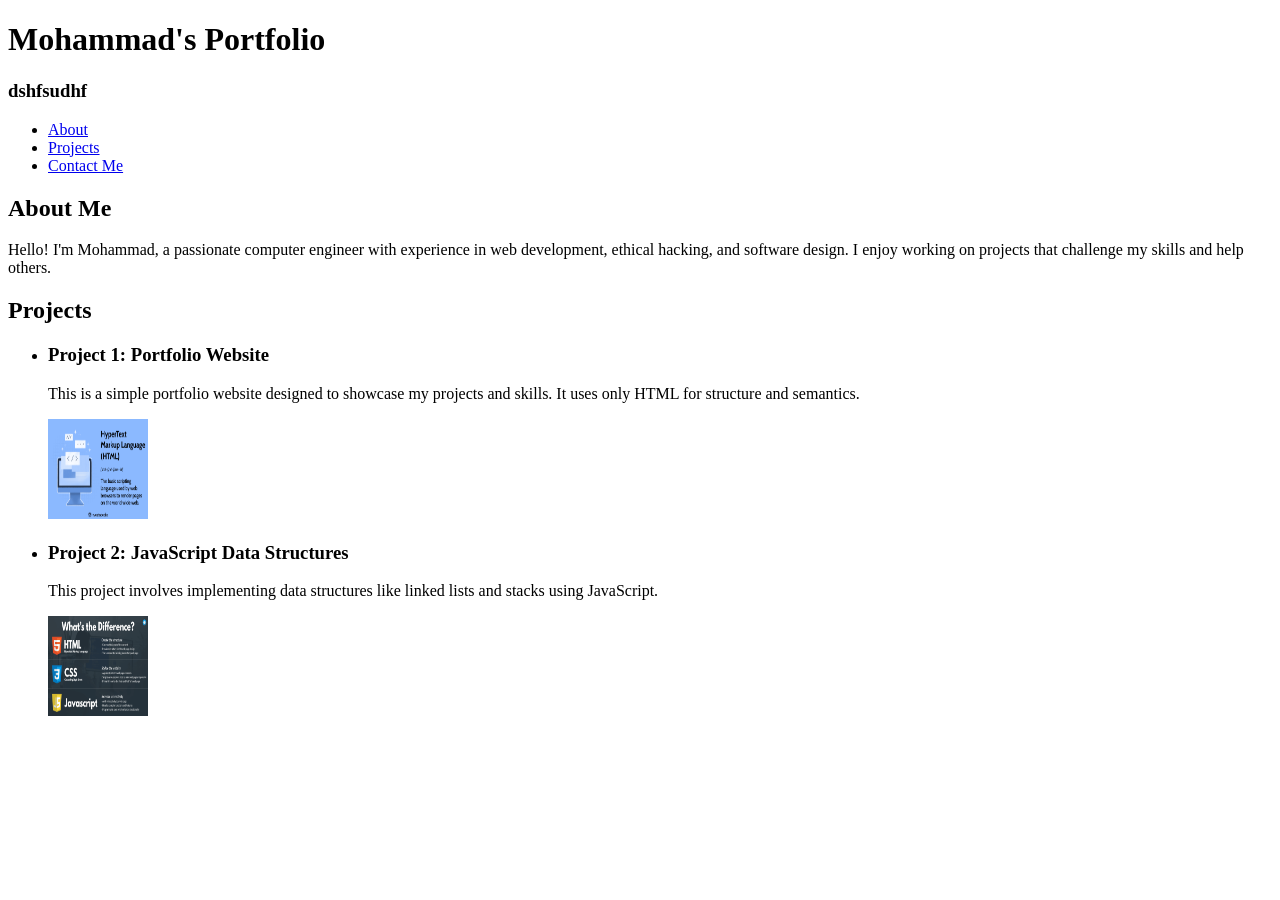
==== index.html @ 620d577e "Initial commit with HTML files" ====
<!DOCTYPE html>
<html lang="en">
  <head>
    <meta charset="UTF-8" />
    <meta name="viewport" content="width=device-width, initial-scale=1.0" />
    <title>Mohammad's Portfolio</title>
  </head>
  <body>
    <header>
      <h1>Mohammad's Portfolio</h1>
      <h3>dshfsudhf</h3>
      <nav>
        <ul>
          <li><a href="#about">About</a></li>
          <li><a href="#projects">Projects</a></li>
          <li><a href="./contact-me.html">Contact Me</a></li>
        </ul>
      </nav>
    </header>

    <section id="about">
      <h2>About Me</h2>
      <p>
        Hello! I'm Mohammad, a passionate computer engineer with experience in
        web development, ethical hacking, and software design. I enjoy working
        on projects that challenge my skills and help others.
      </p>
    </section>

    <section id="projects">
      <h2>Projects</h2>
      <ul>
        <li>
          <h3>Project 1: Portfolio Website</h3>
          <p>
            This is a simple portfolio website designed to showcase my projects
            and skills. It uses only HTML for structure and semantics.
          </p>
          <img
            src="./imgs/i1.png"
            width="100px"
            height="100px"
            alt="Project 1 Image"
          />
        </li>
        <li>
          <h3>Project 2: JavaScript Data Structures</h3>
          <p>
            This project involves implementing data structures like linked lists
            and stacks using JavaScript.
          </p>
          <img
            src="./imgs/i2.png"
            width="100px"
            height="100px"
            alt="Project 2 Image"
          />
        </li>
      </ul>
    </section>
  </body>
</html>
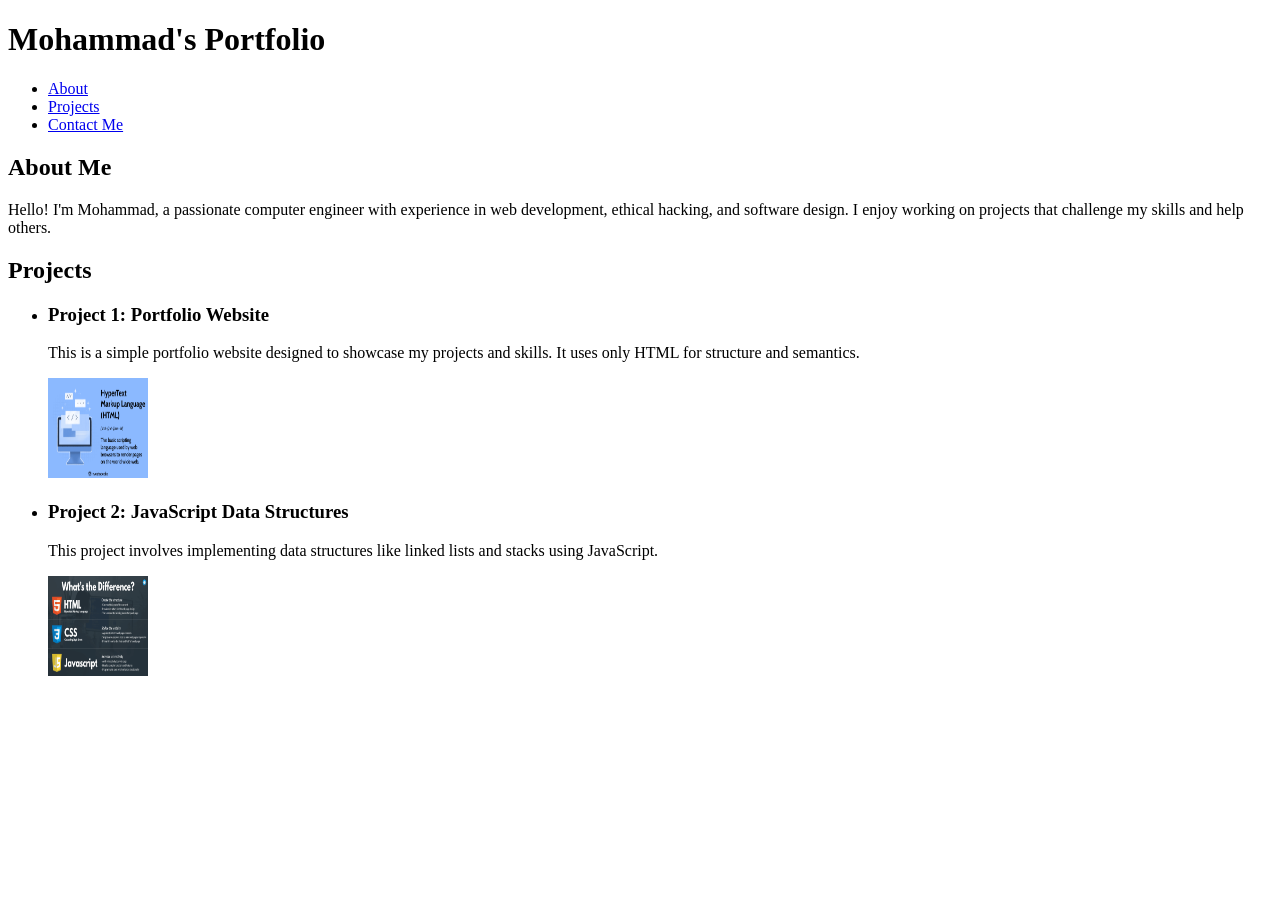
==== commit c17cf55c: "delete" ====
--- a/index.html
+++ b/index.html
@@ -8,7 +8,6 @@
   <body>
     <header>
       <h1>Mohammad's Portfolio</h1>
-      <h3>dshfsudhf</h3>
       <nav>
         <ul>
           <li><a href="#about">About</a></li>
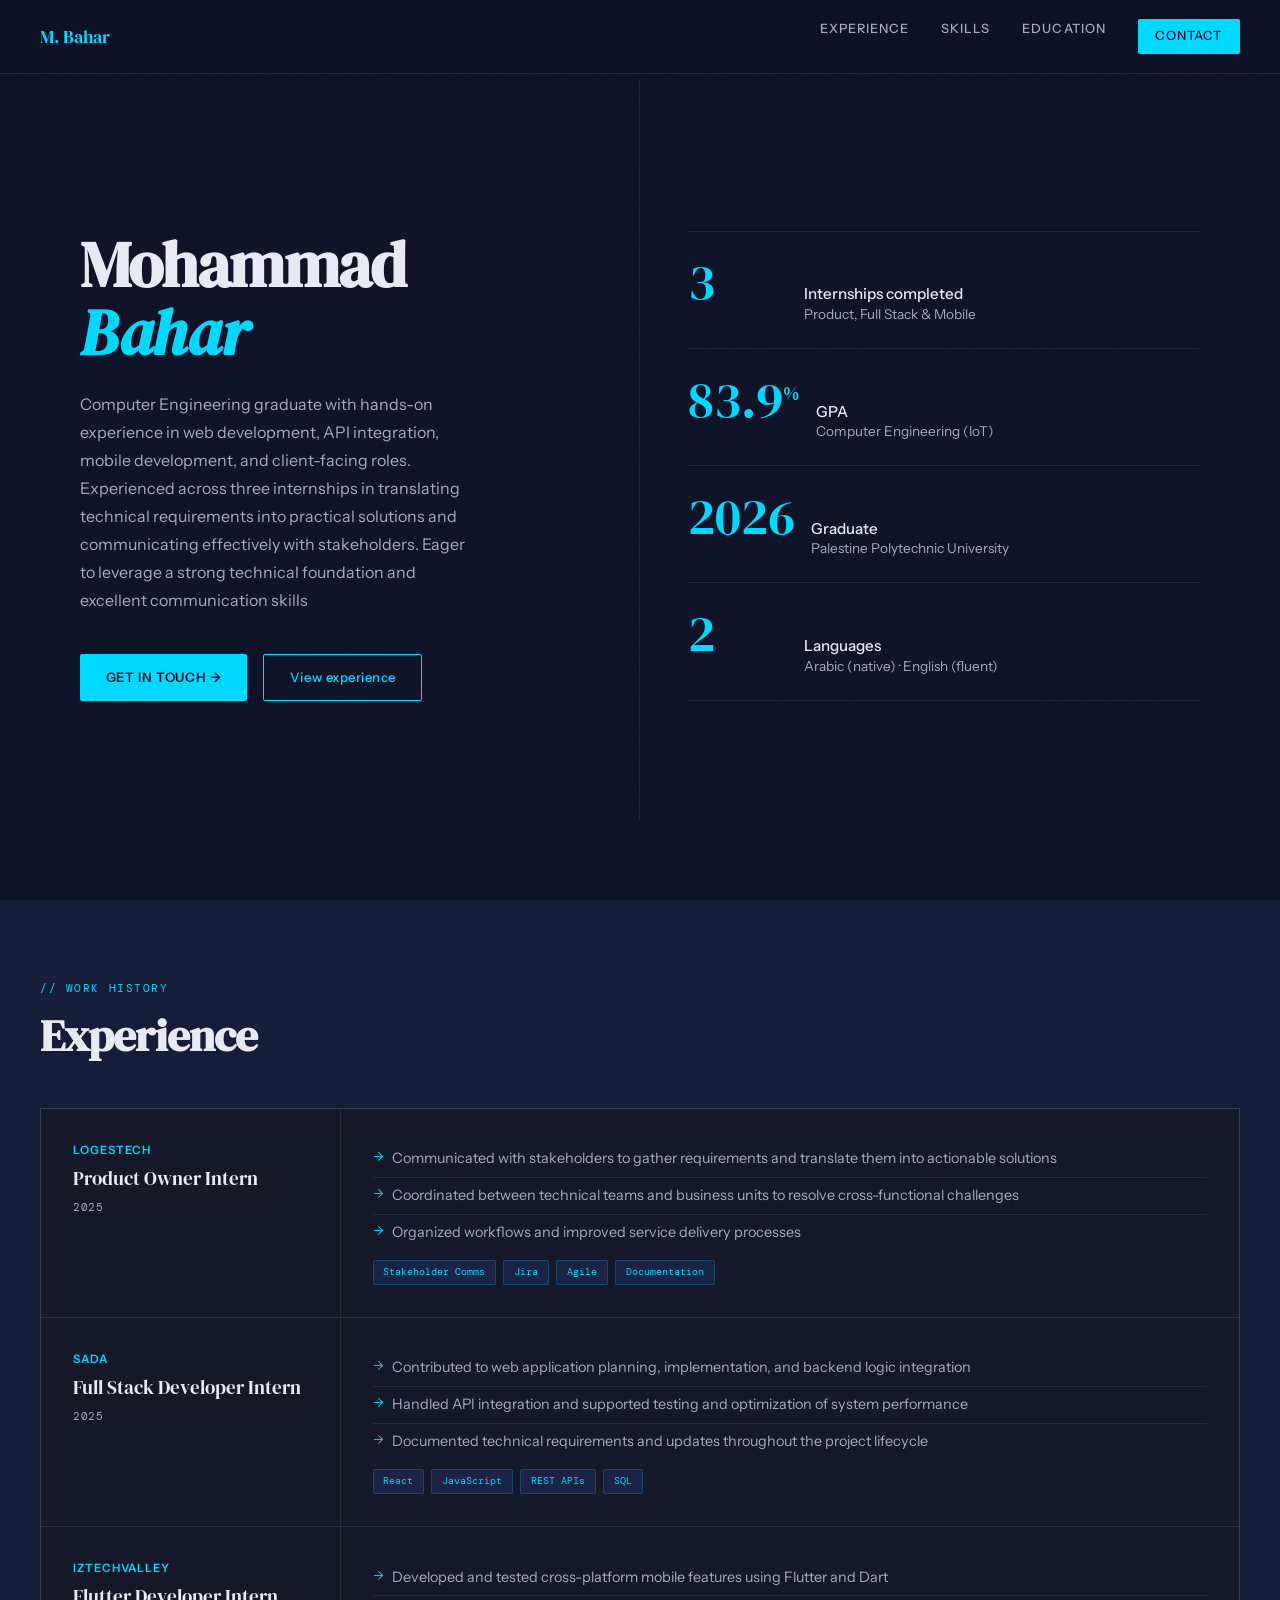
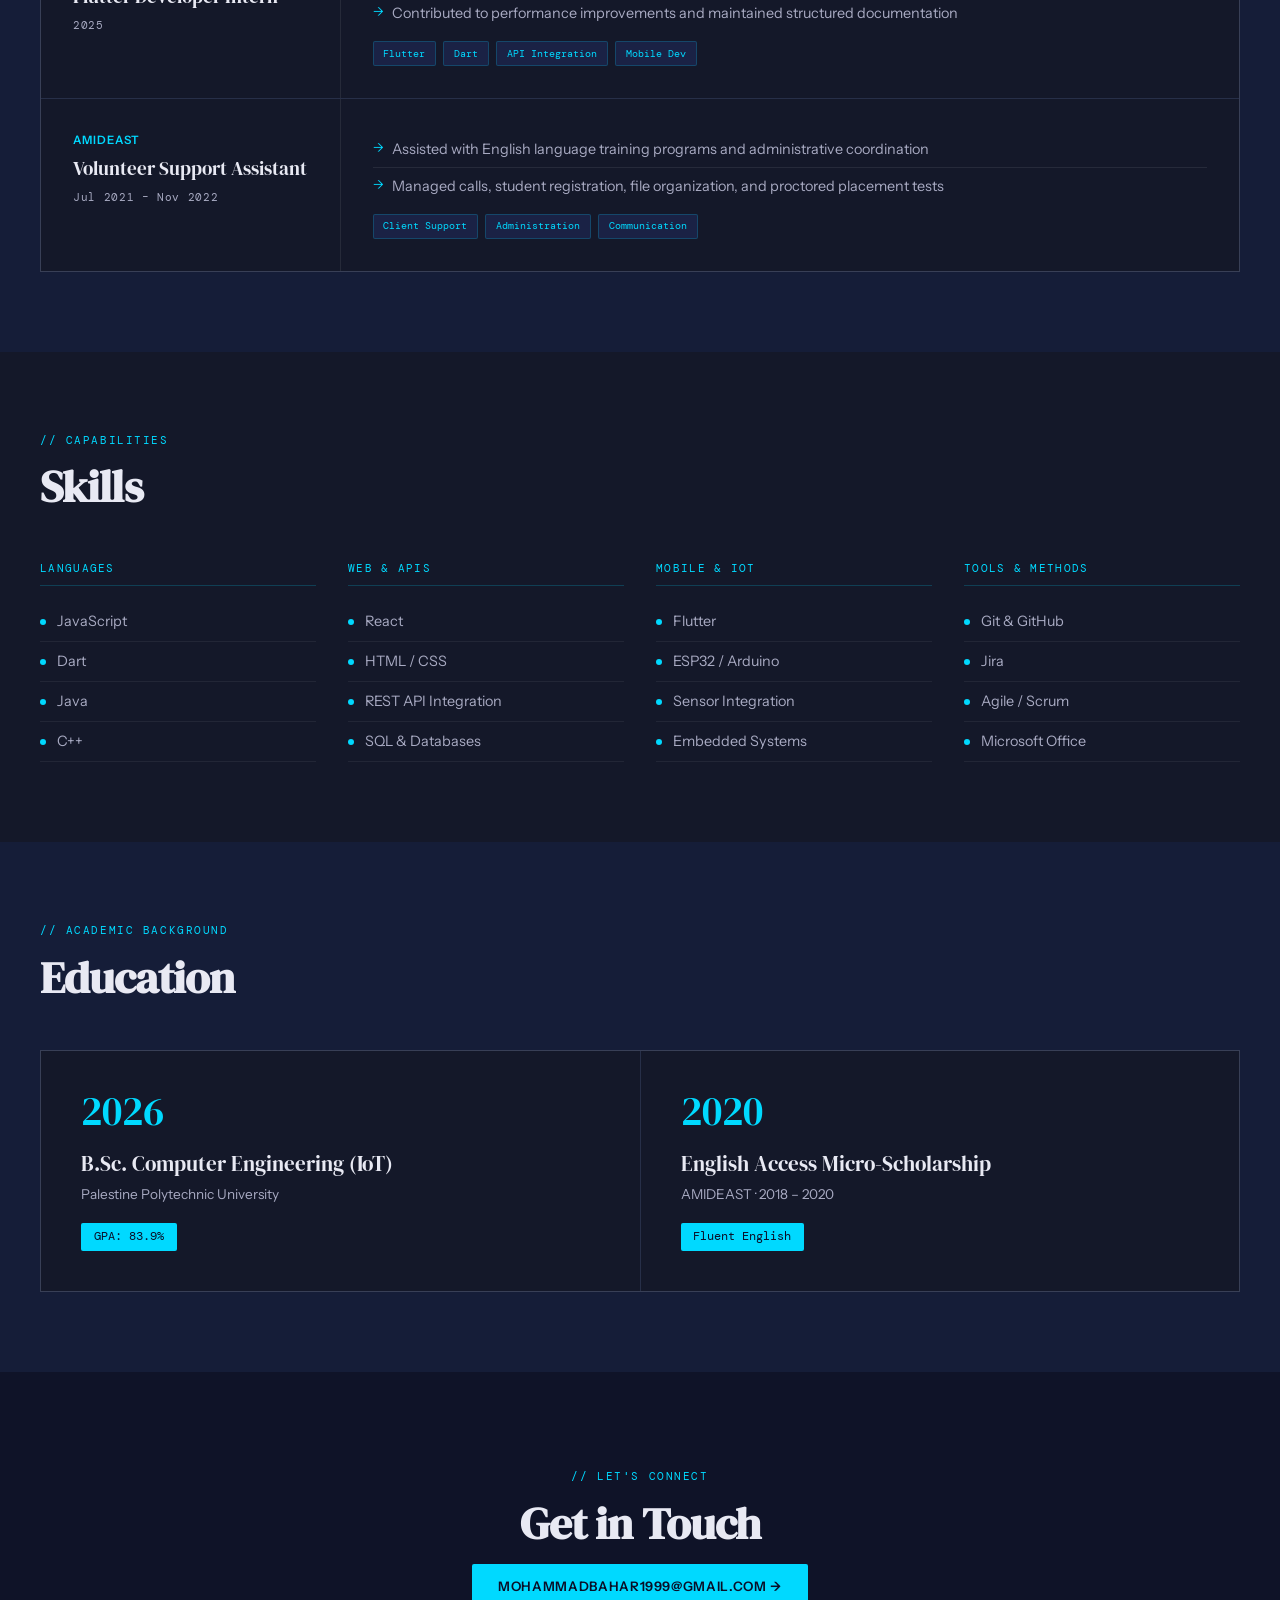
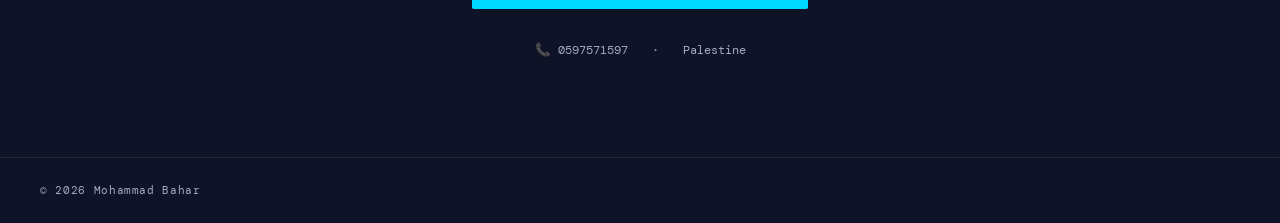
==== commit f33c0a43: "first" ====
--- a/index.html
+++ b/index.html
@@ -1,61 +1,290 @@
-<!DOCTYPE html>
+<!doctype html>
 <html lang="en">
   <head>
     <meta charset="UTF-8" />
     <meta name="viewport" content="width=device-width, initial-scale=1.0" />
-    <title>Mohammad's Portfolio</title>
+    <title>Mohammad Bahar — Technical Support & Engineering</title>
+    <link rel="preconnect" href="https://fonts.googleapis.com" />
+    <link
+      href="https://fonts.googleapis.com/css2?family=DM+Serif+Display:ital@0;1&family=DM+Mono:wght@400;500&family=Instrument+Sans:wght@400;500;600&display=swap"
+      rel="stylesheet"
+    />
+    <link rel="stylesheet" href="styles.css" />
   </head>
   <body>
-    <header>
-      <h1>Mohammad's Portfolio</h1>
-      <nav>
-        <ul>
-          <li><a href="#about">About</a></li>
-          <li><a href="#projects">Projects</a></li>
-          <li><a href="./contact-me.html">Contact Me</a></li>
-        </ul>
-      </nav>
-    </header>
-
-    <section id="about">
-      <h2>About Me</h2>
-      <p>
-        Hello! I'm Mohammad, a passionate computer engineer with experience in
-        web development, ethical hacking, and software design. I enjoy working
-        on projects that challenge my skills and help others.
-      </p>
-    </section>
-
-    <section id="projects">
-      <h2>Projects</h2>
-      <ul>
-        <li>
-          <h3>Project 1: Portfolio Website</h3>
-          <p>
-            This is a simple portfolio website designed to showcase my projects
-            and skills. It uses only HTML for structure and semantics.
-          </p>
-          <img
-            src="./imgs/i1.png"
-            width="100px"
-            height="100px"
-            alt="Project 1 Image"
-          />
-        </li>
-        <li>
-          <h3>Project 2: JavaScript Data Structures</h3>
-          <p>
-            This project involves implementing data structures like linked lists
-            and stacks using JavaScript.
-          </p>
-          <img
-            src="./imgs/i2.png"
-            width="100px"
-            height="100px"
-            alt="Project 2 Image"
-          />
-        </li>
-      </ul>
-    </section>
+    <!-- NAV -->
+    <nav>
+      <a href="#hero" class="nav-logo">M. Bahar</a>
+      <div class="nav-links">
+        <a href="#experience">Experience</a>
+        <a href="#skills">Skills</a>
+        <a href="#education">Education</a>
+        <a href="#contact" class="nav-cta">Contact</a>
+      </div>
+    </nav>
+
+    <!-- HERO -->
+    <section id="hero">
+      <div class="hero-left">
+        <h1>Mohammad<br /><em>Bahar</em></h1>
+        <p class="hero-desc">
+          Computer Engineering graduate with hands-on experience in web
+          development, API integration, mobile development, and client-facing
+          roles. Experienced across three internships in translating technical
+          requirements into practical solutions and communicating effectively
+          with stakeholders. Eager to leverage a strong technical foundation and
+          excellent communication skills
+        </p>
+        <div class="hero-actions">
+          <a href="mailto:mohammadbahar1999@gmail.com" class="btn-primary"
+            >Get in touch →</a
+          >
+          <a href="#experience" class="btn-secondary">View experience</a>
+        </div>
+      </div>
+      <div class="hero-right">
+        <div class="stat-row">
+          <div class="stat-num">3</div>
+          <div class="stat-label">
+            <strong>Internships completed</strong>Product, Full Stack & Mobile
+          </div>
+        </div>
+        <div class="stat-row">
+          <div class="stat-num">83.9<sup>%</sup></div>
+          <div class="stat-label">
+            <strong>GPA</strong>Computer Engineering (IoT)
+          </div>
+        </div>
+        <div class="stat-row">
+          <div class="stat-num">2026</div>
+          <div class="stat-label">
+            <strong>Graduate</strong>Palestine Polytechnic University
+          </div>
+        </div>
+        <div class="stat-row">
+          <div class="stat-num">2</div>
+          <div class="stat-label">
+            <strong>Languages</strong>Arabic (native) · English (fluent)
+          </div>
+        </div>
+      </div>
+    </section>
+
+    <!-- EXPERIENCE -->
+    <section id="experience">
+      <div class="section-label">// Work History</div>
+      <h2 class="reveal">Experience</h2>
+      <div class="exp-grid">
+        <div class="exp-item reveal">
+          <div class="exp-meta">
+            <div class="exp-company">Logestech</div>
+            <div class="exp-role">Product Owner Intern</div>
+            <div class="exp-date">2025</div>
+          </div>
+          <div class="exp-body">
+            <ul>
+              <li>
+                Communicated with stakeholders to gather requirements and
+                translate them into actionable solutions
+              </li>
+              <li>
+                Coordinated between technical teams and business units to
+                resolve cross-functional challenges
+              </li>
+              <li>
+                Organized workflows and improved service delivery processes
+              </li>
+            </ul>
+            <div>
+              <span class="exp-tag">Stakeholder Comms</span>
+              <span class="exp-tag">Jira</span>
+              <span class="exp-tag">Agile</span>
+              <span class="exp-tag">Documentation</span>
+            </div>
+          </div>
+        </div>
+
+        <div class="exp-item reveal">
+          <div class="exp-meta">
+            <div class="exp-company">Sada</div>
+            <div class="exp-role">Full Stack Developer Intern</div>
+            <div class="exp-date">2025</div>
+          </div>
+          <div class="exp-body">
+            <ul>
+              <li>
+                Contributed to web application planning, implementation, and
+                backend logic integration
+              </li>
+              <li>
+                Handled API integration and supported testing and optimization
+                of system performance
+              </li>
+              <li>
+                Documented technical requirements and updates throughout the
+                project lifecycle
+              </li>
+            </ul>
+            <div>
+              <span class="exp-tag">React</span>
+              <span class="exp-tag">JavaScript</span>
+              <span class="exp-tag">REST APIs</span>
+              <span class="exp-tag">SQL</span>
+            </div>
+          </div>
+        </div>
+
+        <div class="exp-item reveal">
+          <div class="exp-meta">
+            <div class="exp-company">IZTechValley</div>
+            <div class="exp-role">Flutter Developer Intern</div>
+            <div class="exp-date">2025</div>
+          </div>
+          <div class="exp-body">
+            <ul>
+              <li>
+                Developed and tested cross-platform mobile features using
+                Flutter and Dart
+              </li>
+              <li>
+                Contributed to performance improvements and maintained
+                structured documentation
+              </li>
+            </ul>
+            <div>
+              <span class="exp-tag">Flutter</span>
+              <span class="exp-tag">Dart</span>
+              <span class="exp-tag">API Integration</span>
+              <span class="exp-tag">Mobile Dev</span>
+            </div>
+          </div>
+        </div>
+
+        <div class="exp-item reveal">
+          <div class="exp-meta">
+            <div class="exp-company">AMIDEAST</div>
+            <div class="exp-role">Volunteer Support Assistant</div>
+            <div class="exp-date">Jul 2021 – Nov 2022</div>
+          </div>
+          <div class="exp-body">
+            <ul>
+              <li>
+                Assisted with English language training programs and
+                administrative coordination
+              </li>
+              <li>
+                Managed calls, student registration, file organization, and
+                proctored placement tests
+              </li>
+            </ul>
+            <div>
+              <span class="exp-tag">Client Support</span>
+              <span class="exp-tag">Administration</span>
+              <span class="exp-tag">Communication</span>
+            </div>
+          </div>
+        </div>
+      </div>
+    </section>
+
+    <!-- SKILLS -->
+    <section id="skills">
+      <div class="section-label">// Capabilities</div>
+      <h2 class="reveal">Skills</h2>
+      <div class="skills-container">
+        <div class="reveal">
+          <div class="skill-group-title">Languages</div>
+          <div class="skill-item">
+            <span class="skill-dot"></span>JavaScript
+          </div>
+          <div class="skill-item"><span class="skill-dot"></span>Dart</div>
+          <div class="skill-item"><span class="skill-dot"></span>Java</div>
+          <div class="skill-item"><span class="skill-dot"></span>C++</div>
+        </div>
+        <div class="reveal">
+          <div class="skill-group-title">Web & APIs</div>
+          <div class="skill-item"><span class="skill-dot"></span>React</div>
+          <div class="skill-item">
+            <span class="skill-dot"></span>HTML / CSS
+          </div>
+          <div class="skill-item">
+            <span class="skill-dot"></span>REST API Integration
+          </div>
+          <div class="skill-item">
+            <span class="skill-dot"></span>SQL & Databases
+          </div>
+        </div>
+        <div class="reveal">
+          <div class="skill-group-title">Mobile & IoT</div>
+          <div class="skill-item"><span class="skill-dot"></span>Flutter</div>
+          <div class="skill-item">
+            <span class="skill-dot"></span>ESP32 / Arduino
+          </div>
+          <div class="skill-item">
+            <span class="skill-dot"></span>Sensor Integration
+          </div>
+          <div class="skill-item">
+            <span class="skill-dot"></span>Embedded Systems
+          </div>
+        </div>
+        <div class="reveal">
+          <div class="skill-group-title">Tools & Methods</div>
+          <div class="skill-item">
+            <span class="skill-dot"></span>Git & GitHub
+          </div>
+          <div class="skill-item"><span class="skill-dot"></span>Jira</div>
+          <div class="skill-item">
+            <span class="skill-dot"></span>Agile / Scrum
+          </div>
+          <div class="skill-item">
+            <span class="skill-dot"></span>Microsoft Office
+          </div>
+        </div>
+      </div>
+    </section>
+
+    <!-- EDUCATION -->
+    <section id="education">
+      <div class="section-label">// Academic Background</div>
+      <h2 class="reveal">Education</h2>
+      <div class="edu-grid">
+        <div class="edu-card reveal">
+          <div class="edu-year">2026</div>
+          <div class="edu-degree">B.Sc. Computer Engineering (IoT)</div>
+          <div class="edu-school">Palestine Polytechnic University</div>
+          <span class="edu-badge">GPA: 83.9%</span>
+        </div>
+        <div class="edu-card reveal">
+          <div class="edu-year">2020</div>
+          <div class="edu-degree">English Access Micro-Scholarship</div>
+          <div class="edu-school">AMIDEAST · 2018 – 2020</div>
+          <span class="edu-badge">Fluent English</span>
+        </div>
+      </div>
+    </section>
+
+    <!-- CONTACT -->
+    <section id="contact">
+      <div class="section-label">// Let's connect</div>
+      <h2 class="reveal">Get in Touch</h2>
+
+      <div class="reveal">
+        <a href="mailto:mohammadbahar1999@gmail.com" class="btn-primary"
+          >mohammadbahar1999@gmail.com →</a
+        >
+      </div>
+      <div class="contact-links reveal">
+        <span>📞 0597571597</span>
+        <span>·</span>
+        <span>Palestine</span>
+      </div>
+    </section>
+
+    <!-- FOOTER -->
+    <footer>
+      <span>© 2026 Mohammad Bahar</span>
+    </footer>
+
+    <script src="script.js"></script>
   </body>
 </html>
--- a/styles.css
+++ b/styles.css
@@ -0,0 +1,619 @@
+:root {
+  --ink: #0a0e27;
+  --ink2: #141829;
+  --ink3: #1a1f3a;
+  --paper: #0f1328;
+  --paper2: #151d38;
+  --paper3: #1a2245;
+  --accent: #00d9ff;
+  --accent2: #7b3ff2;
+  --line: rgba(255, 255, 255, 0.08);
+  --text-primary: #e8e9f3;
+  --text-secondary: #a8aac2;
+  --card-bg: #141829;
+  --hover-bg: #1a2245;
+}
+*,
+*::before,
+*::after {
+  box-sizing: border-box;
+  margin: 0;
+  padding: 0;
+}
+html {
+  scroll-behavior: smooth;
+}
+body {
+  font-family: "Instrument Sans", sans-serif;
+  background: var(--paper);
+  color: var(--text-primary);
+  line-height: 1.6;
+  overflow-x: hidden;
+}
+
+/* ── NOISE TEXTURE ── */
+body::before {
+  content: "";
+  position: fixed;
+  inset: 0;
+  background-image: url("data:image/svg+xml,%3Csvg viewBox='0 0 256 256' xmlns='http://www.w3.org/2000/svg'%3E%3Cfilter id='noise'%3E%3CfeTurbulence type='fractalNoise' baseFrequency='0.9' numOctaves='4' stitchTiles='stitch'/%3E%3C/filter%3E%3Crect width='100%25' height='100%25' filter='url(%23noise)' opacity='0.04'/%3E%3C/svg%3E");
+  pointer-events: none;
+  z-index: 0;
+  opacity: 0.5;
+}
+
+/* ── NAV ── */
+nav {
+  position: fixed;
+  top: 0;
+  left: 0;
+  right: 0;
+  z-index: 100;
+  display: flex;
+  justify-content: space-between;
+  align-items: center;
+  padding: 1.2rem 2.5rem;
+  background: rgba(15, 19, 40, 0.92);
+  backdrop-filter: blur(12px);
+  border-bottom: 1px solid var(--line);
+}
+.nav-logo {
+  font-family: "DM Serif Display", serif;
+  font-size: 1.1rem;
+  color: var(--accent);
+  text-decoration: none;
+}
+.nav-links {
+  display: flex;
+  gap: 2rem;
+}
+.nav-links a {
+  font-size: 0.8rem;
+  font-weight: 500;
+  letter-spacing: 0.08em;
+  text-transform: uppercase;
+  color: var(--text-secondary);
+  text-decoration: none;
+  transition: color 0.3s ease;
+}
+.nav-links a:hover {
+  color: var(--accent);
+}
+.nav-cta {
+  font-size: 0.78rem;
+  font-weight: 600;
+  letter-spacing: 0.06em;
+  text-transform: uppercase;
+  color: var(--ink) !important;
+  background: var(--accent) !important;
+  padding: 0.45rem 1.1rem;
+  border-radius: 2px;
+  text-decoration: none;
+  transition: all 0.3s ease !important;
+}
+.nav-cta:hover {
+  background: var(--accent2) !important;
+  color: var(--paper) !important;
+  box-shadow: 0 0 20px rgba(123, 63, 242, 0.4);
+}
+
+/* ── HERO ── */
+#hero {
+  min-height: 100vh;
+  display: grid;
+  grid-template-columns: 1fr 1fr;
+  padding-top: 5rem;
+  position: relative;
+}
+.hero-left {
+  padding: 6rem 3rem 4rem 2.5rem;
+  display: flex;
+  flex-direction: column;
+  justify-content: center;
+  border-right: 1px solid var(--line);
+}
+.hero-tag {
+  font-family: "DM Mono", monospace;
+  font-size: 0.72rem;
+  color: var(--accent);
+  letter-spacing: 0.12em;
+  text-transform: uppercase;
+  margin-bottom: 1.2rem;
+  opacity: 0;
+  animation: fadeUp 0.6s 0.1s forwards;
+}
+h1 {
+  font-family: "DM Serif Display", serif;
+  font-size: clamp(3rem, 5vw, 5.5rem);
+  line-height: 1.05;
+  letter-spacing: -0.02em;
+  color: var(--text-primary);
+  opacity: 0;
+  animation: fadeUp 0.7s 0.2s forwards;
+}
+h1 em {
+  font-style: italic;
+  color: var(--accent);
+}
+.hero-desc {
+  font-size: 1rem;
+  color: var(--text-secondary);
+  max-width: 400px;
+  margin-top: 1.5rem;
+  line-height: 1.75;
+  opacity: 0;
+  animation: fadeUp 0.7s 0.35s forwards;
+}
+.hero-actions {
+  display: flex;
+  gap: 1rem;
+  margin-top: 2.5rem;
+  flex-wrap: wrap;
+  opacity: 0;
+  animation: fadeUp 0.7s 0.5s forwards;
+}
+.btn-primary {
+  display: inline-flex;
+  align-items: center;
+  gap: 0.4rem;
+  background: var(--accent);
+  color: var(--ink);
+  padding: 0.75rem 1.6rem;
+  font-size: 0.82rem;
+  font-weight: 600;
+  letter-spacing: 0.05em;
+  text-transform: uppercase;
+  text-decoration: none;
+  border-radius: 2px;
+  transition: all 0.3s ease;
+}
+.btn-primary:hover {
+  background: var(--accent2);
+  color: var(--text-primary);
+  box-shadow: 0 0 20px rgba(123, 63, 242, 0.4);
+}
+.btn-secondary {
+  display: inline-flex;
+  align-items: center;
+  gap: 0.4rem;
+  border: 1px solid var(--accent);
+  color: var(--accent);
+  padding: 0.75rem 1.6rem;
+  font-size: 0.82rem;
+  font-weight: 500;
+  letter-spacing: 0.04em;
+  text-decoration: none;
+  border-radius: 2px;
+  transition: all 0.3s ease;
+}
+.btn-secondary:hover {
+  border-color: var(--accent2);
+  color: var(--accent2);
+  box-shadow: 0 0 15px rgba(0, 217, 255, 0.3);
+}
+.hero-right {
+  padding: 6rem 2.5rem 4rem 3rem;
+  display: flex;
+  flex-direction: column;
+  justify-content: center;
+  gap: 1px;
+  opacity: 0;
+  animation: fadeIn 1s 0.6s forwards;
+}
+.stat-row {
+  display: flex;
+  align-items: baseline;
+  gap: 1rem;
+  padding: 1.5rem 0;
+  border-bottom: 1px solid var(--line);
+}
+.stat-row:first-child {
+  border-top: 1px solid var(--line);
+}
+.stat-num {
+  font-family: "DM Serif Display", serif;
+  font-size: 3.2rem;
+  line-height: 1;
+  color: var(--accent);
+  min-width: 100px;
+}
+.stat-num sup {
+  font-size: 1.2rem;
+}
+.stat-label {
+  font-size: 0.85rem;
+  color: var(--text-secondary);
+  line-height: 1.4;
+}
+.stat-label strong {
+  display: block;
+  color: var(--text-primary);
+  font-weight: 500;
+  font-size: 0.95rem;
+}
+
+/* ── SECTIONS ── */
+section {
+  padding: 5rem 2.5rem;
+  position: relative;
+}
+.section-label {
+  font-family: "DM Mono", monospace;
+  font-size: 0.7rem;
+  letter-spacing: 0.14em;
+  text-transform: uppercase;
+  color: var(--accent);
+  margin-bottom: 0.8rem;
+}
+h2 {
+  font-family: "DM Serif Display", serif;
+  font-size: clamp(2rem, 3.5vw, 3.2rem);
+  line-height: 1.1;
+  letter-spacing: -0.02em;
+  color: var(--text-primary);
+  margin-bottom: 3rem;
+}
+
+/* ── EXPERIENCE ── */
+#experience {
+  background: var(--paper2);
+}
+.exp-grid {
+  display: grid;
+  gap: 1px;
+  background: var(--line);
+  border: 1px solid var(--line);
+}
+.exp-item {
+  background: var(--card-bg);
+  display: grid;
+  grid-template-columns: 1fr 3fr;
+  gap: 0;
+  transition: background 0.3s ease;
+}
+.exp-item:hover {
+  background: var(--hover-bg);
+}
+.exp-meta {
+  padding: 2rem;
+  border-right: 1px solid var(--line);
+}
+.exp-company {
+  font-size: 0.72rem;
+  font-weight: 600;
+  letter-spacing: 0.08em;
+  text-transform: uppercase;
+  color: var(--accent);
+  margin-bottom: 0.4rem;
+}
+.exp-role {
+  font-family: "DM Serif Display", serif;
+  font-size: 1.2rem;
+  color: var(--text-primary);
+  line-height: 1.3;
+  margin-bottom: 0.5rem;
+}
+.exp-date {
+  font-family: "DM Mono", monospace;
+  font-size: 0.68rem;
+  color: var(--text-secondary);
+  letter-spacing: 0.06em;
+}
+.exp-body {
+  padding: 2rem;
+}
+.exp-body ul {
+  list-style: none;
+}
+.exp-body li {
+  font-size: 0.9rem;
+  color: var(--text-secondary);
+  padding: 0.4rem 0;
+  padding-left: 1.2rem;
+  position: relative;
+  border-bottom: 1px solid var(--line);
+  line-height: 1.6;
+}
+.exp-body li:last-child {
+  border-bottom: none;
+}
+.exp-body li::before {
+  content: "→";
+  position: absolute;
+  left: 0;
+  color: var(--accent);
+  font-size: 0.8rem;
+}
+.exp-tag {
+  display: inline-block;
+  font-family: "DM Mono", monospace;
+  font-size: 0.65rem;
+  padding: 0.2rem 0.6rem;
+  background: var(--hover-bg);
+  border: 1px solid rgba(0, 217, 255, 0.2);
+  border-radius: 2px;
+  color: var(--accent);
+  margin: 0.6rem 0.3rem 0 0;
+}
+
+/* ── PROJECTS ── */
+#projects {
+  background: var(--paper);
+}
+.projects-grid {
+  display: grid;
+  grid-template-columns: repeat(auto-fit, minmax(300px, 1fr));
+  gap: 1px;
+  background: var(--line);
+  border: 1px solid var(--line);
+}
+.project-card {
+  background: var(--card-bg);
+  padding: 2rem;
+  transition: all 0.3s ease;
+  position: relative;
+  overflow: hidden;
+}
+.project-card:hover {
+  background: var(--hover-bg);
+  box-shadow: 0 0 25px rgba(0, 217, 255, 0.15);
+}
+.project-card::before {
+  content: "";
+  position: absolute;
+  top: 0;
+  left: 0;
+  right: 0;
+  height: 3px;
+  background: var(--accent);
+  transform: scaleX(0);
+  transform-origin: left;
+  transition: transform 0.3s;
+}
+.project-card:hover::before {
+  transform: scaleX(1);
+}
+.project-num {
+  font-family: "DM Mono", monospace;
+  font-size: 0.65rem;
+  color: var(--text-secondary);
+  letter-spacing: 0.1em;
+  margin-bottom: 1rem;
+}
+.project-title {
+  font-family: "DM Serif Display", serif;
+  font-size: 1.4rem;
+  color: var(--text-primary);
+  margin-bottom: 0.8rem;
+  line-height: 1.2;
+}
+.project-desc {
+  font-size: 0.88rem;
+  color: var(--text-secondary);
+  line-height: 1.7;
+  margin-bottom: 1rem;
+}
+.project-tags {
+  display: flex;
+  flex-wrap: wrap;
+  gap: 6px;
+}
+.ptag {
+  font-family: "DM Mono", monospace;
+  font-size: 0.65rem;
+  color: var(--accent2);
+  border: 1px solid rgba(123, 63, 242, 0.4);
+  padding: 0.2rem 0.6rem;
+  border-radius: 2px;
+}
+
+/* ── SKILLS ── */
+#skills {
+  background: var(--ink2);
+  color: var(--text-primary);
+}
+#skills .section-label {
+  color: var(--accent);
+}
+#skills h2 {
+  color: var(--text-primary);
+}
+.skills-container {
+  display: grid;
+  grid-template-columns: repeat(auto-fit, minmax(220px, 1fr));
+  gap: 2rem;
+}
+.skill-group-title {
+  font-family: "DM Mono", monospace;
+  font-size: 0.68rem;
+  letter-spacing: 0.12em;
+  text-transform: uppercase;
+  color: var(--accent);
+  margin-bottom: 1rem;
+  padding-bottom: 0.5rem;
+  border-bottom: 1px solid rgba(0, 217, 255, 0.2);
+}
+.skill-item {
+  display: flex;
+  align-items: center;
+  gap: 0.7rem;
+  padding: 0.5rem 0;
+  font-size: 0.9rem;
+  color: var(--text-secondary);
+  border-bottom: 1px solid rgba(255, 255, 255, 0.06);
+}
+.skill-dot {
+  width: 6px;
+  height: 6px;
+  border-radius: 50%;
+  background: var(--accent);
+  flex-shrink: 0;
+}
+
+/* ── EDUCATION ── */
+#education {
+  background: var(--paper2);
+}
+.edu-grid {
+  display: grid;
+  grid-template-columns: 1fr 1fr;
+  gap: 1px;
+  background: var(--line);
+  border: 1px solid var(--line);
+}
+.edu-card {
+  background: var(--card-bg);
+  padding: 2.5rem;
+  transition: all 0.3s ease;
+}
+.edu-card:hover {
+  background: var(--hover-bg);
+  box-shadow: 0 0 20px rgba(0, 217, 255, 0.1);
+}
+.edu-year {
+  font-family: "DM Serif Display", serif;
+  font-size: 2.5rem;
+  color: var(--accent);
+  line-height: 1;
+  margin-bottom: 1.2rem;
+}
+.edu-degree {
+  font-family: "DM Serif Display", serif;
+  font-size: 1.3rem;
+  color: var(--text-primary);
+  line-height: 1.3;
+  margin-bottom: 0.4rem;
+}
+.edu-school {
+  font-size: 0.85rem;
+  color: var(--text-secondary);
+  margin-bottom: 1rem;
+}
+.edu-badge {
+  display: inline-block;
+  font-family: "DM Mono", monospace;
+  font-size: 0.72rem;
+  padding: 0.3rem 0.8rem;
+  background: var(--accent);
+  color: var(--ink);
+  border-radius: 2px;
+}
+
+/* ── CONTACT ── */
+#contact {
+  background: var(--paper);
+  text-align: center;
+  padding: 6rem 2.5rem;
+}
+#contact h2 {
+  margin-bottom: 1rem;
+}
+#contact p {
+  font-size: 1rem;
+  color: var(--text-secondary);
+  max-width: 420px;
+  margin: 0 auto 2.5rem;
+}
+.contact-links {
+  display: flex;
+  justify-content: center;
+  gap: 1.5rem;
+  flex-wrap: wrap;
+  margin-top: 2rem;
+  font-family: "DM Mono", monospace;
+  font-size: 0.78rem;
+  color: var(--text-secondary);
+}
+.contact-links a {
+  color: var(--accent);
+  text-decoration: none;
+}
+.contact-links a:hover {
+  color: var(--accent2);
+}
+
+/* ── FOOTER ── */
+footer {
+  border-top: 1px solid var(--line);
+  padding: 1.5rem 2.5rem;
+  display: flex;
+  justify-content: space-between;
+  align-items: center;
+  font-family: "DM Mono", monospace;
+  font-size: 0.68rem;
+  color: var(--text-secondary);
+  letter-spacing: 0.06em;
+}
+
+/* ── ANIMATIONS ── */
+@keyframes fadeUp {
+  from {
+    opacity: 0;
+    transform: translateY(18px);
+  }
+  to {
+    opacity: 1;
+    transform: translateY(0);
+  }
+}
+@keyframes fadeIn {
+  from {
+    opacity: 0;
+  }
+  to {
+    opacity: 1;
+  }
+}
+
+/* ── SCROLL REVEAL ── */
+.reveal {
+  opacity: 0;
+  transform: translateY(24px);
+  transition:
+    opacity 0.6s ease,
+    transform 0.6s ease;
+}
+.reveal.visible {
+  opacity: 1;
+  transform: translateY(0);
+}
+
+/* ── MOBILE ── */
+@media (max-width: 768px) {
+  nav {
+    padding: 1rem 1.2rem;
+  }
+  .nav-links {
+    display: none;
+  }
+  #hero {
+    grid-template-columns: 1fr;
+    min-height: auto;
+  }
+  .hero-left {
+    padding: 2rem 1.2rem;
+    border-right: none;
+    border-bottom: 1px solid var(--line);
+  }
+  .hero-right {
+    padding: 2rem 1.2rem;
+  }
+  .exp-item {
+    grid-template-columns: 1fr;
+  }
+  .exp-meta {
+    border-right: none;
+    border-bottom: 1px solid var(--line);
+  }
+  .edu-grid {
+    grid-template-columns: 1fr;
+  }
+  section {
+    padding: 3rem 1.2rem;
+  }
+  footer {
+    flex-direction: column;
+    gap: 0.5rem;
+    text-align: center;
+  }
+}
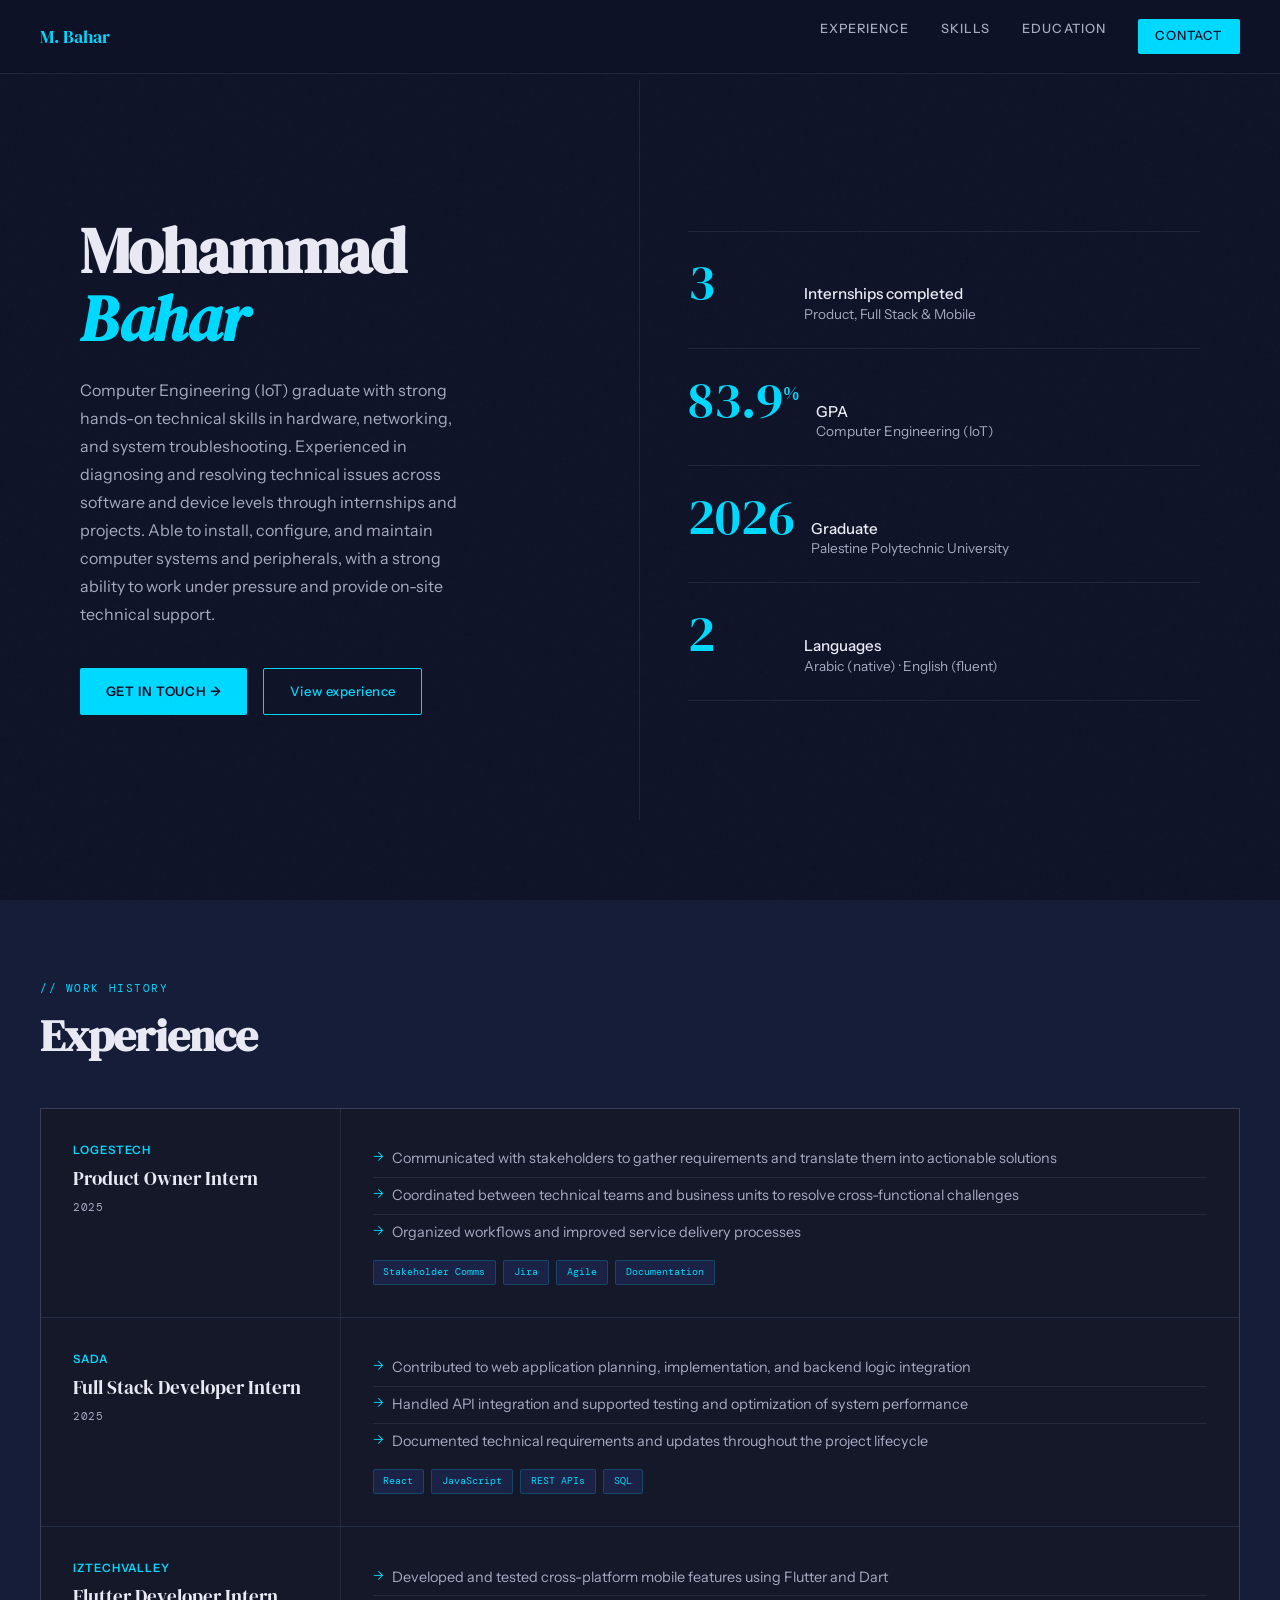
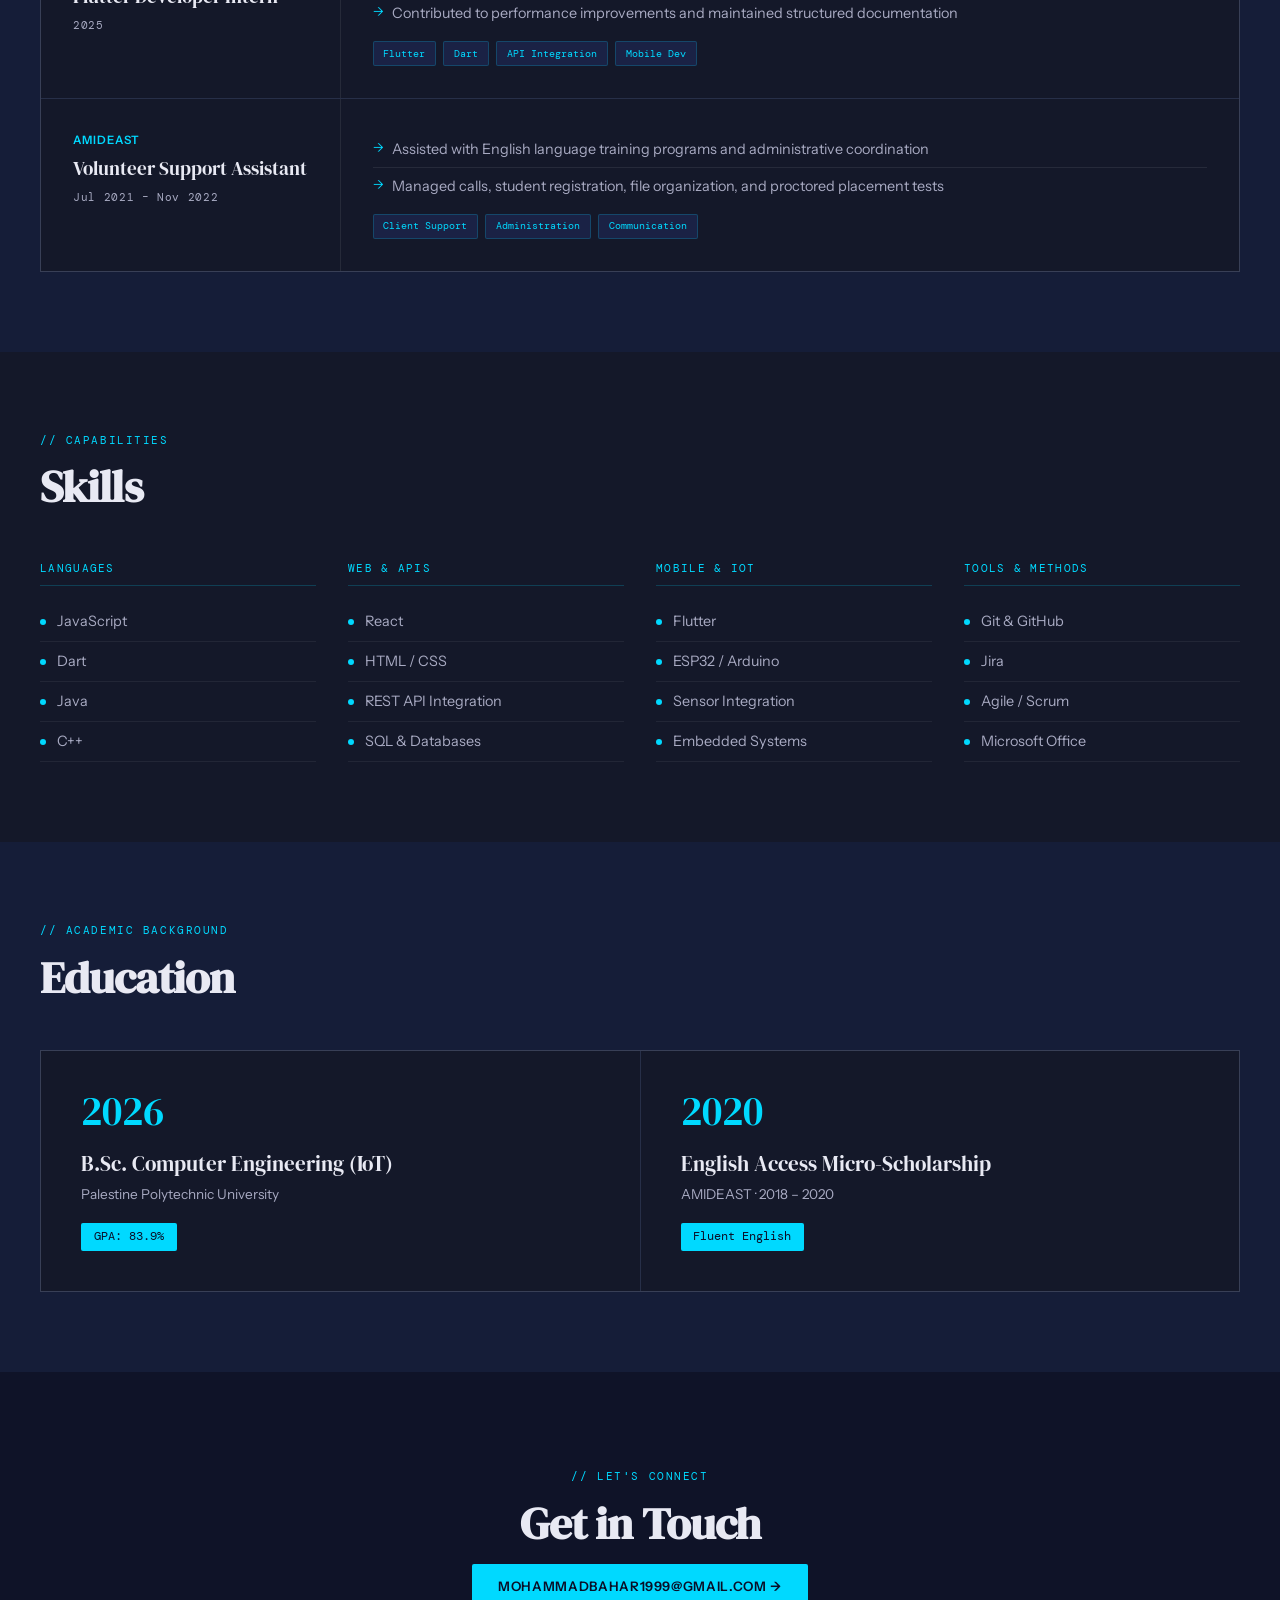
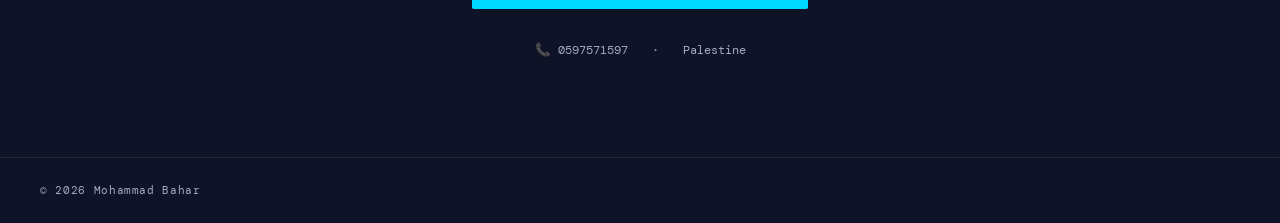
==== commit 97af73db: "tech" ====
--- a/index.html
+++ b/index.html
@@ -28,12 +28,13 @@
       <div class="hero-left">
         <h1>Mohammad<br /><em>Bahar</em></h1>
         <p class="hero-desc">
-          Computer Engineering graduate with hands-on experience in web
-          development, API integration, mobile development, and client-facing
-          roles. Experienced across three internships in translating technical
-          requirements into practical solutions and communicating effectively
-          with stakeholders. Eager to leverage a strong technical foundation and
-          excellent communication skills
+          Computer Engineering (IoT) graduate with strong hands-on technical
+          skills in hardware, networking, and system troubleshooting.
+          Experienced in diagnosing and resolving technical issues across
+          software and device levels through internships and projects. Able to
+          install, configure, and maintain computer systems and peripherals,
+          with a strong ability to work under pressure and provide on-site
+          technical support.
         </p>
         <div class="hero-actions">
           <a href="mailto:mohammadbahar1999@gmail.com" class="btn-primary"
